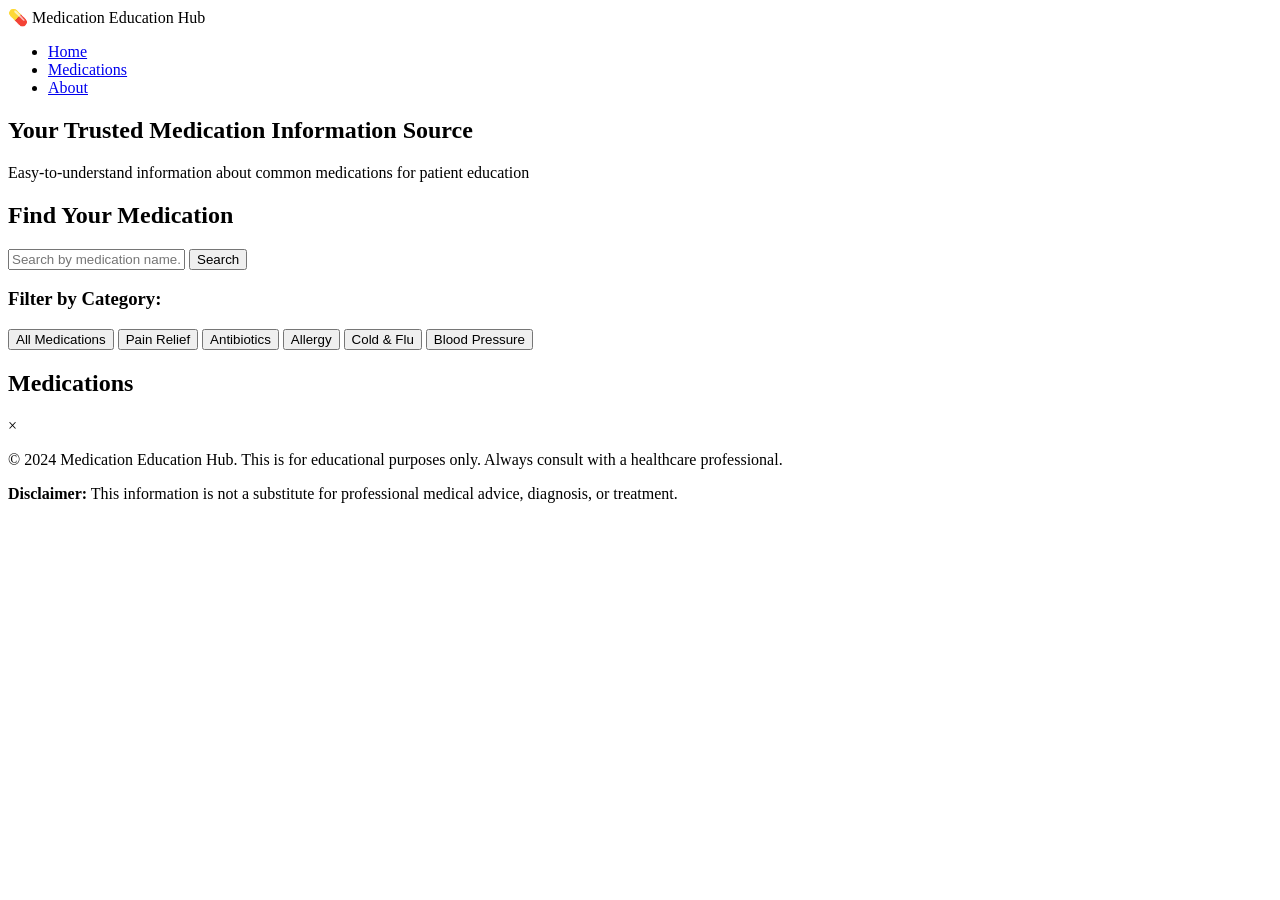
==== index.html @ fb296228 "Create main HTML page with search and filter functionality" ====
<!DOCTYPE html>
<html lang="en">
<head>
    <meta charset="UTF-8">
    <meta name="viewport" content="width=device-width, initial-scale=1.0">
    <title>Medication Education Hub - Patient Information</title>
    <link rel="stylesheet" href="css/style.css">
</head>
<body>
    <!-- Navigation Bar -->
    <nav class="navbar">
        <div class="container">
            <div class="logo">💊 Medication Education Hub</div>
            <ul class="nav-links">
                <li><a href="index.html" class="active">Home</a></li>
                <li><a href="#medications">Medications</a></li>
                <li><a href="#about">About</a></li>
            </ul>
        </div>
    </nav>

    <!-- Hero Section -->
    <section class="hero">
        <div class="hero-content">
            <h1>Your Trusted Medication Information Source</h1>
            <p>Easy-to-understand information about common medications for patient education</p>
        </div>
    </section>

    <!-- Main Content -->
    <main class="container">
        <!-- Search and Filter Section -->
        <section class="search-section">
            <h2>Find Your Medication</h2>
            
            <div class="search-bar">
                <input 
                    type="text" 
                    id="searchInput" 
                    placeholder="Search by medication name..." 
                    class="search-input"
                >
                <button id="searchBtn" class="search-btn">Search</button>
            </div>

            <div class="filter-section">
                <h3>Filter by Category:</h3>
                <div class="filter-buttons">
                    <button class="filter-btn active" data-category="all">All Medications</button>
                    <button class="filter-btn" data-category="Pain Relief">Pain Relief</button>
                    <button class="filter-btn" data-category="Antibiotic">Antibiotics</button>
                    <button class="filter-btn" data-category="Allergy">Allergy</button>
                    <button class="filter-btn" data-category="Cold & Flu">Cold & Flu</button>
                    <button class="filter-btn" data-category="Blood Pressure">Blood Pressure</button>
                </div>
            </div>
        </section>

        <!-- Medications Grid -->
        <section id="medications" class="medications-section">
            <h2>Medications</h2>
            <div id="medicationsGrid" class="medications-grid">
                <!-- Medication cards will be loaded here by JavaScript -->
            </div>
        </section>

        <!-- No Results Message -->
        <div id="noResults" class="no-results" style="display: none;">
            <p>No medications found. Try a different search or filter.</p>
        </div>
    </main>

    <!-- Medication Detail Modal -->
    <div id="medicationModal" class="modal">
        <div class="modal-content">
            <span class="close">&times;</span>
            <div id="modalBody">
                <!-- Medication details will be loaded here -->
            </div>
        </div>
    </div>

    <!-- Footer -->
    <footer class="footer">
        <div class="container">
            <p>&copy; 2024 Medication Education Hub. This is for educational purposes only. Always consult with a healthcare professional.</p>
            <p><strong>Disclaimer:</strong> This information is not a substitute for professional medical advice, diagnosis, or treatment.</p>
        </div>
    </footer>

    <script src="js/app.js"></script>
</body>
</html>
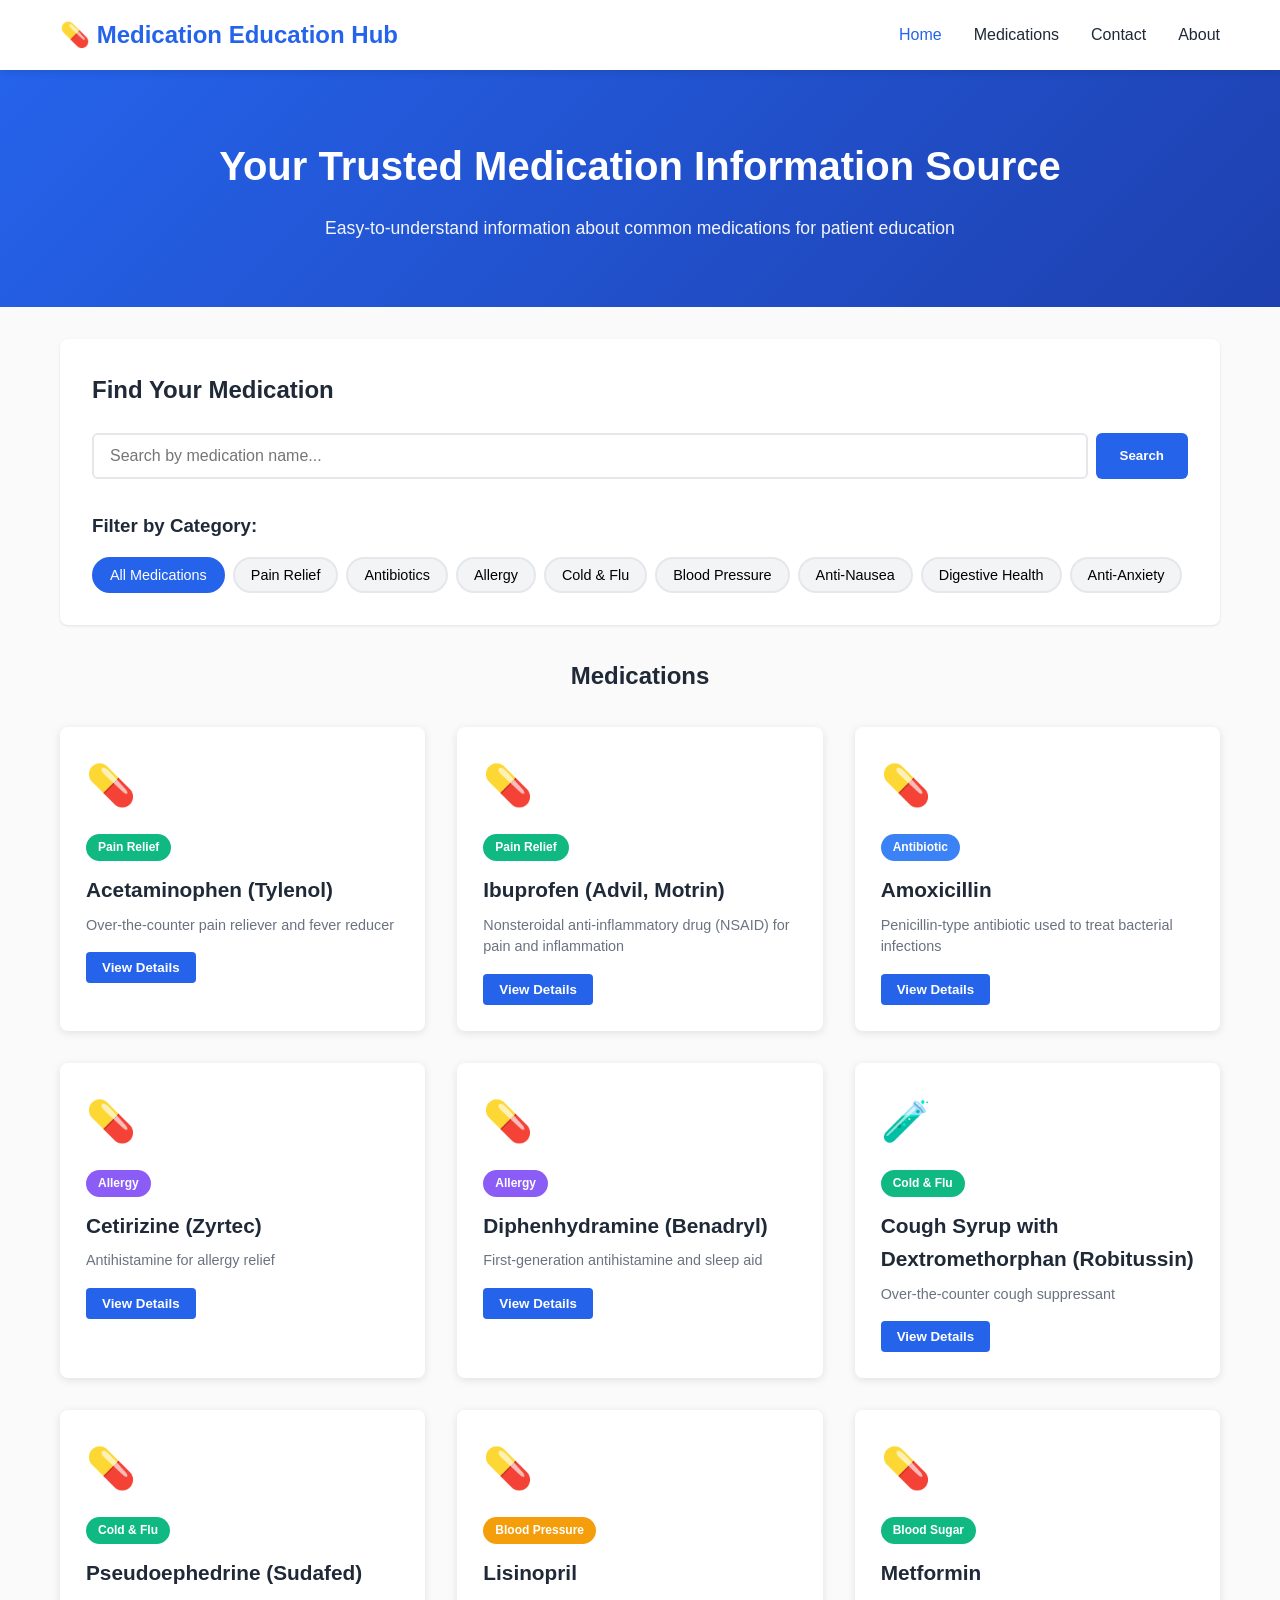
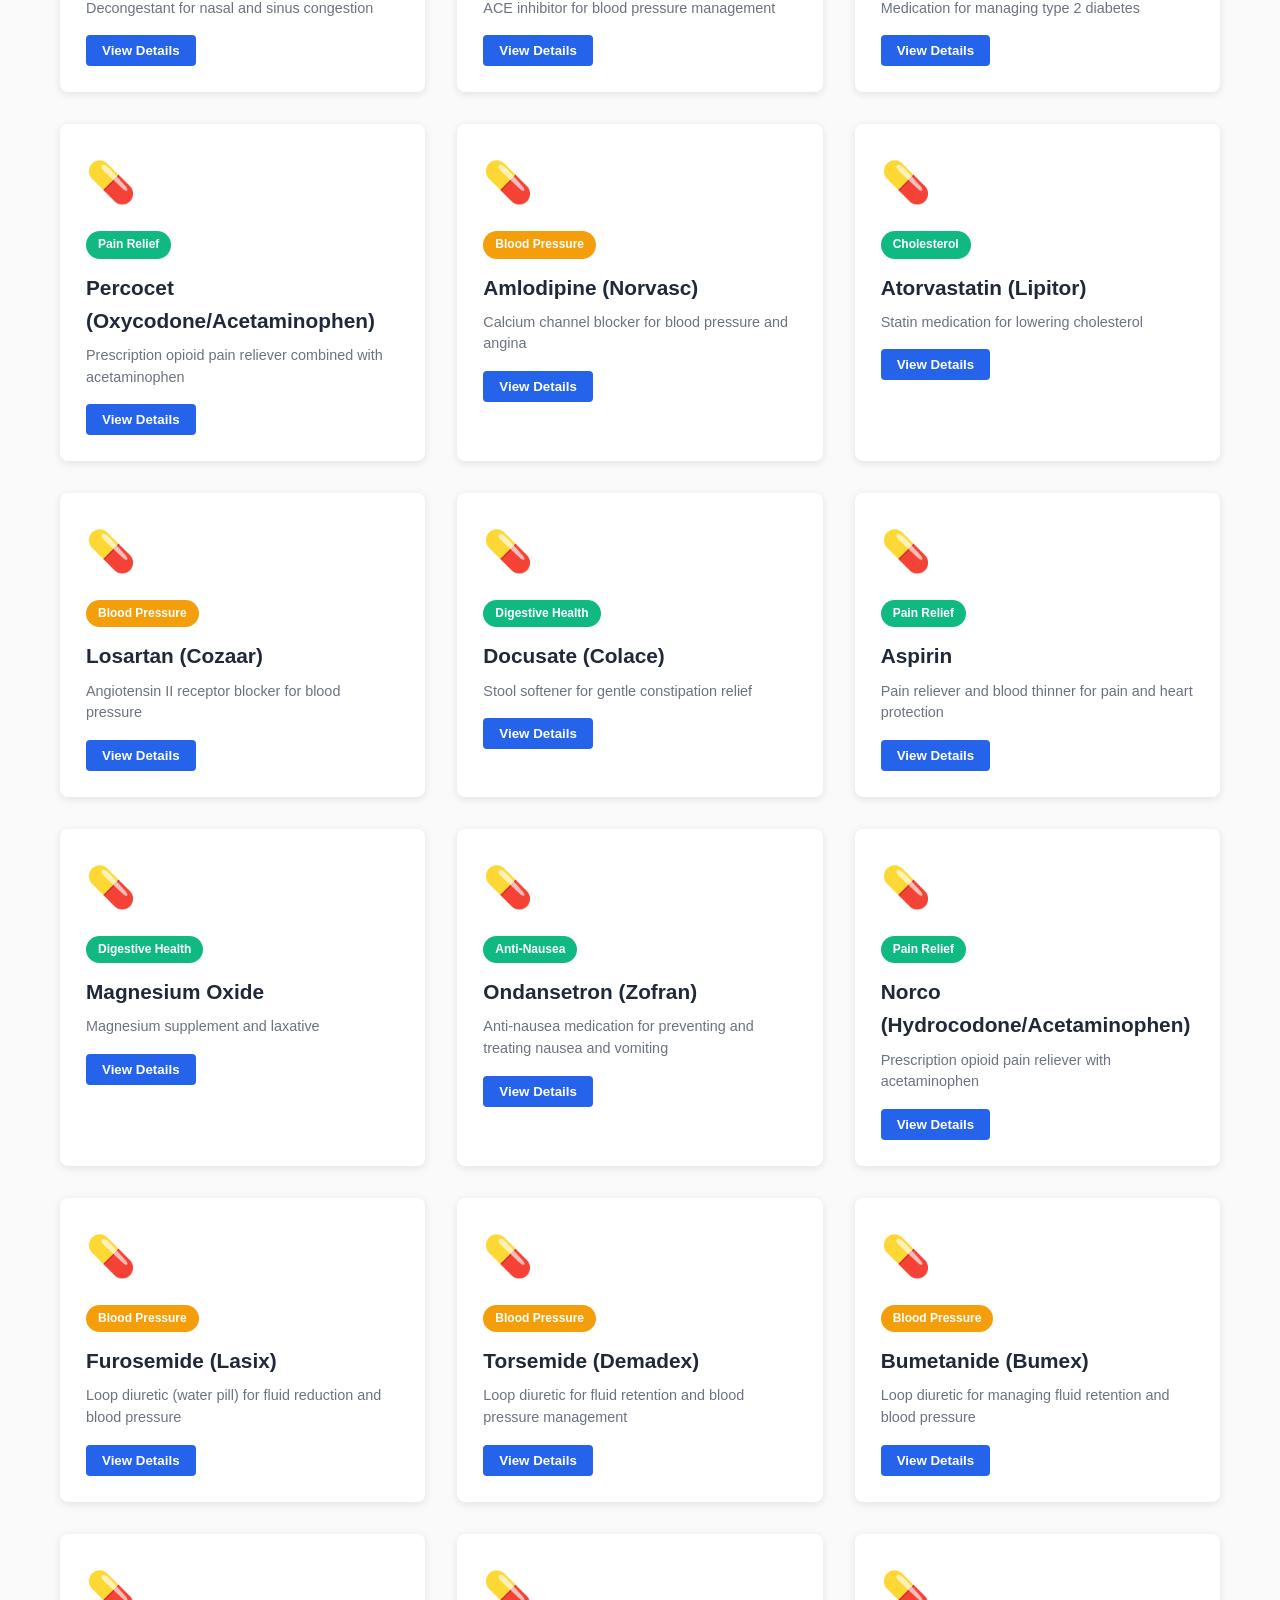
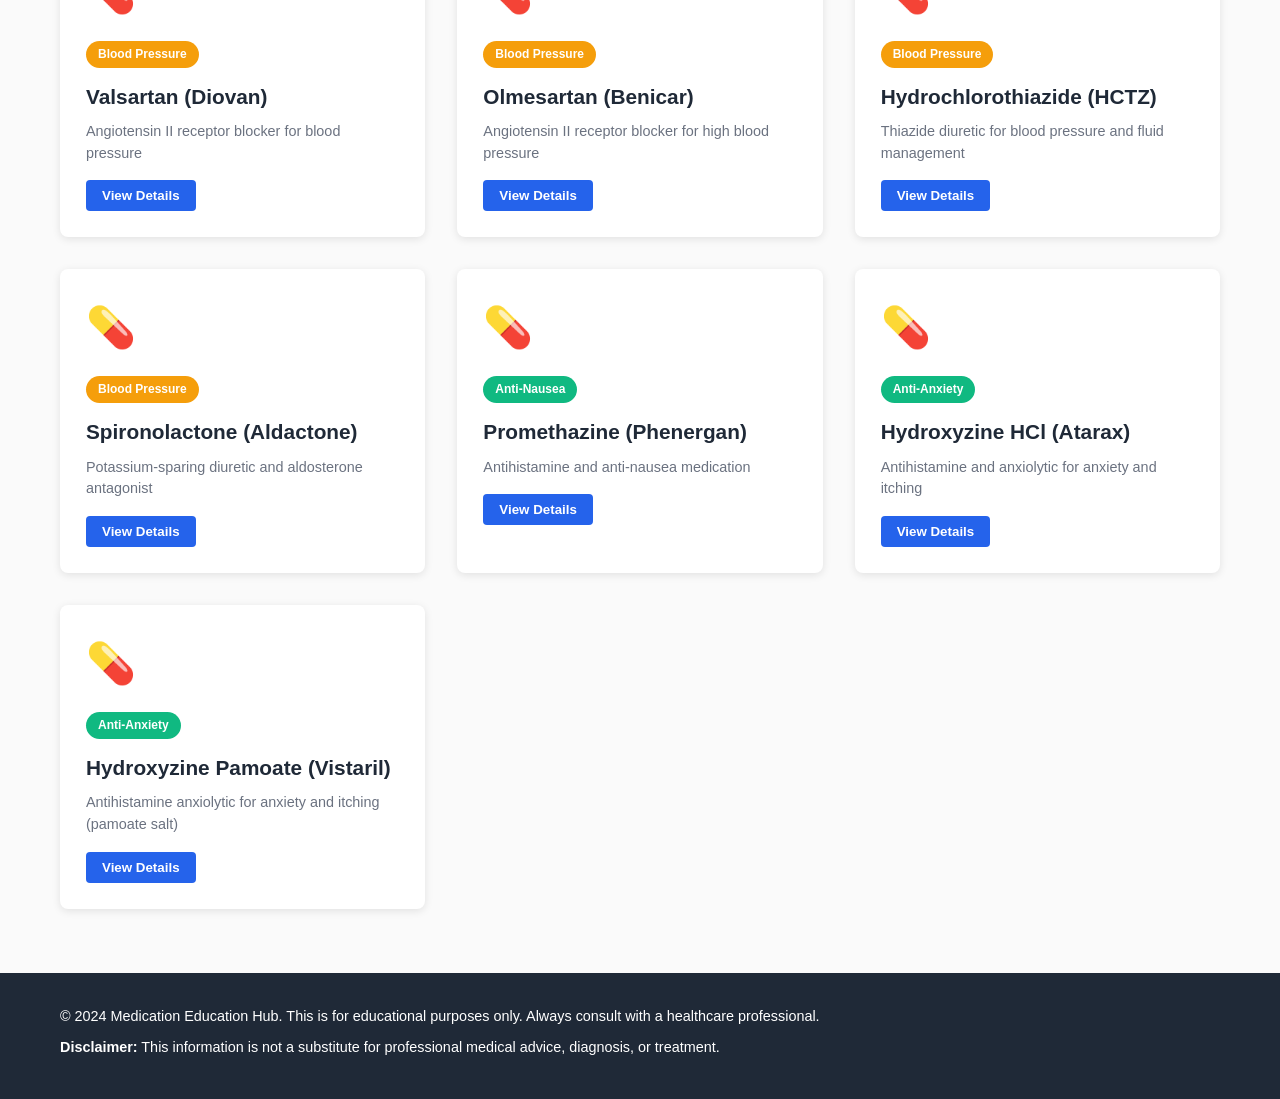
==== commit 4eef638a: "Update navigation to include Contact and About links, add new filter categories" ====
--- a/index.html
+++ b/index.html
@@ -14,7 +14,8 @@
             <ul class="nav-links">
                 <li><a href="index.html" class="active">Home</a></li>
                 <li><a href="#medications">Medications</a></li>
-                <li><a href="#about">About</a></li>
+                <li><a href="contact.html">Contact</a></li>
+                <li><a href="about.html">About</a></li>
             </ul>
         </div>
     </nav>
@@ -52,6 +53,9 @@
                     <button class="filter-btn" data-category="Allergy">Allergy</button>
                     <button class="filter-btn" data-category="Cold & Flu">Cold & Flu</button>
                     <button class="filter-btn" data-category="Blood Pressure">Blood Pressure</button>
+                    <button class="filter-btn" data-category="Anti-Nausea">Anti-Nausea</button>
+                    <button class="filter-btn" data-category="Digestive Health">Digestive Health</button>
+                    <button class="filter-btn" data-category="Anti-Anxiety">Anti-Anxiety</button>
                 </div>
             </div>
         </section>
--- a/css/style.css
+++ b/css/style.css
@@ -0,0 +1,464 @@
+/* ========== Global Styles ========== */
+* {
+    margin: 0;
+    padding: 0;
+    box-sizing: border-box;
+}
+
+:root {
+    --primary-color: #2563eb;
+    --primary-dark: #1e40af;
+    --secondary-color: #10b981;
+    --accent-color: #f59e0b;
+    --danger-color: #ef4444;
+    --light-bg: #f3f4f6;
+    --white: #ffffff;
+    --dark-text: #1f2937;
+    --light-text: #6b7280;
+    --border-color: #e5e7eb;
+}
+
+body {
+    font-family: 'Segoe UI', Tahoma, Geneva, Verdana, sans-serif;
+    line-height: 1.6;
+    color: var(--dark-text);
+    background-color: #fafafa;
+}
+
+.container {
+    max-width: 1200px;
+    margin: 0 auto;
+    padding: 0 20px;
+}
+
+/* ========== Navigation Bar ========== */
+.navbar {
+    background-color: var(--white);
+    box-shadow: 0 2px 8px rgba(0, 0, 0, 0.1);
+    position: sticky;
+    top: 0;
+    z-index: 100;
+}
+
+.navbar .container {
+    display: flex;
+    justify-content: space-between;
+    align-items: center;
+    padding: 1rem 20px;
+}
+
+.logo {
+    font-size: 1.5rem;
+    font-weight: bold;
+    color: var(--primary-color);
+}
+
+.nav-links {
+    display: flex;
+    list-style: none;
+    gap: 2rem;
+}
+
+.nav-links a {
+    text-decoration: none;
+    color: var(--dark-text);
+    font-weight: 500;
+    transition: color 0.3s ease;
+}
+
+.nav-links a:hover,
+.nav-links a.active {
+    color: var(--primary-color);
+}
+
+/* ========== Hero Section ========== */
+.hero {
+    background: linear-gradient(135deg, var(--primary-color) 0%, var(--primary-dark) 100%);
+    color: var(--white);
+    padding: 4rem 20px;
+    text-align: center;
+}
+
+.hero-content h1 {
+    font-size: 2.5rem;
+    margin-bottom: 1rem;
+}
+
+.hero-content p {
+    font-size: 1.1rem;
+    opacity: 0.95;
+}
+
+/* ========== Search Section ========== */
+.search-section {
+    background-color: var(--white);
+    padding: 2rem;
+    margin: 2rem 0;
+    border-radius: 8px;
+    box-shadow: 0 1px 3px rgba(0, 0, 0, 0.1);
+}
+
+.search-section h2 {
+    margin-bottom: 1.5rem;
+    color: var(--dark-text);
+}
+
+.search-bar {
+    display: flex;
+    gap: 0.5rem;
+    margin-bottom: 2rem;
+}
+
+.search-input {
+    flex: 1;
+    padding: 0.75rem 1rem;
+    border: 2px solid var(--border-color);
+    border-radius: 6px;
+    font-size: 1rem;
+    transition: border-color 0.3s ease;
+}
+
+.search-input:focus {
+    outline: none;
+    border-color: var(--primary-color);
+}
+
+.search-btn {
+    padding: 0.75rem 1.5rem;
+    background-color: var(--primary-color);
+    color: var(--white);
+    border: none;
+    border-radius: 6px;
+    cursor: pointer;
+    font-weight: 600;
+    transition: background-color 0.3s ease;
+}
+
+.search-btn:hover {
+    background-color: var(--primary-dark);
+}
+
+/* ========== Filter Section ========== */
+.filter-section h3 {
+    margin-bottom: 1rem;
+    color: var(--dark-text);
+}
+
+.filter-buttons {
+    display: flex;
+    flex-wrap: wrap;
+    gap: 0.5rem;
+}
+
+.filter-btn {
+    padding: 0.5rem 1rem;
+    background-color: var(--light-bg);
+    border: 2px solid var(--border-color);
+    border-radius: 20px;
+    cursor: pointer;
+    font-size: 0.9rem;
+    transition: all 0.3s ease;
+}
+
+.filter-btn:hover {
+    border-color: var(--primary-color);
+    color: var(--primary-color);
+}
+
+.filter-btn.active {
+    background-color: var(--primary-color);
+    color: var(--white);
+    border-color: var(--primary-color);
+}
+
+/* ========== Medications Grid ========== */
+.medications-section {
+    margin: 2rem 0;
+}
+
+.medications-section h2 {
+    margin-bottom: 2rem;
+    text-align: center;
+    color: var(--dark-text);
+}
+
+.medications-grid {
+    display: grid;
+    grid-template-columns: repeat(auto-fill, minmax(280px, 1fr));
+    gap: 2rem;
+}
+
+/* ========== Medication Card ========== */
+.medication-card {
+    background-color: var(--white);
+    border-radius: 8px;
+    box-shadow: 0 2px 8px rgba(0, 0, 0, 0.1);
+    padding: 1.5rem;
+    cursor: pointer;
+    transition: all 0.3s ease;
+    border: 2px solid transparent;
+}
+
+.medication-card:hover {
+    transform: translateY(-5px);
+    box-shadow: 0 8px 16px rgba(0, 0, 0, 0.15);
+    border-color: var(--primary-color);
+}
+
+.card-icon {
+    font-size: 2.5rem;
+    margin-bottom: 1rem;
+}
+
+.card-category {
+    display: inline-block;
+    background-color: var(--secondary-color);
+    color: var(--white);
+    padding: 0.25rem 0.75rem;
+    border-radius: 20px;
+    font-size: 0.75rem;
+    font-weight: 600;
+    margin-bottom: 0.75rem;
+}
+
+.card-category.pain {
+    background-color: #ef4444;
+}
+
+.card-category.antibiotic {
+    background-color: #3b82f6;
+}
+
+.card-category.allergy {
+    background-color: #8b5cf6;
+}
+
+.card-category.cold {
+    background-color: #06b6d4;
+}
+
+.card-category.blood-pressure {
+    background-color: #f59e0b;
+}
+
+.medication-card h3 {
+    color: var(--dark-text);
+    margin-bottom: 0.5rem;
+    font-size: 1.3rem;
+}
+
+.medication-card p {
+    color: var(--light-text);
+    font-size: 0.9rem;
+    margin-bottom: 1rem;
+    line-height: 1.5;
+}
+
+.view-details-btn {
+    display: inline-block;
+    background-color: var(--primary-color);
+    color: var(--white);
+    padding: 0.5rem 1rem;
+    border: none;
+    border-radius: 4px;
+    cursor: pointer;
+    font-weight: 600;
+    transition: background-color 0.3s ease;
+}
+
+.view-details-btn:hover {
+    background-color: var(--primary-dark);
+}
+
+/* ========== No Results ========== */
+.no-results {
+    text-align: center;
+    padding: 3rem;
+    background-color: var(--light-bg);
+    border-radius: 8px;
+    color: var(--light-text);
+}
+
+/* ========== Modal ========== */
+.modal {
+    display: none;
+    position: fixed;
+    z-index: 1000;
+    left: 0;
+    top: 0;
+    width: 100%;
+    height: 100%;
+    background-color: rgba(0, 0, 0, 0.5);
+    animation: fadeIn 0.3s ease;
+}
+
+@keyframes fadeIn {
+    from {
+        opacity: 0;
+    }
+    to {
+        opacity: 1;
+    }
+}
+
+.modal-content {
+    background-color: var(--white);
+    margin: 5% auto;
+    padding: 2rem;
+    border-radius: 8px;
+    max-width: 600px;
+    max-height: 80vh;
+    overflow-y: auto;
+    animation: slideIn 0.3s ease;
+}
+
+@keyframes slideIn {
+    from {
+        transform: translateY(-50px);
+        opacity: 0;
+    }
+    to {
+        transform: translateY(0);
+        opacity: 1;
+    }
+}
+
+.close {
+    color: var(--light-text);
+    float: right;
+    font-size: 2rem;
+    font-weight: bold;
+    cursor: pointer;
+    transition: color 0.3s ease;
+}
+
+.close:hover {
+    color: var(--dark-text);
+}
+
+/* ========== Modal Details ========== */
+.modal-header {
+    margin-bottom: 2rem;
+}
+
+.modal-header h2 {
+    color: var(--primary-color);
+    margin-bottom: 0.5rem;
+}
+
+.modal-category {
+    display: inline-block;
+    background-color: var(--secondary-color);
+    color: var(--white);
+    padding: 0.25rem 0.75rem;
+    border-radius: 20px;
+    font-size: 0.85rem;
+    font-weight: 600;
+}
+
+.detail-section {
+    margin-bottom: 1.5rem;
+}
+
+.detail-section h3 {
+    color: var(--primary-color);
+    margin-bottom: 0.75rem;
+    font-size: 1.1rem;
+}
+
+.detail-section p,
+.detail-section ul {
+    color: var(--light-text);
+    line-height: 1.8;
+}
+
+.detail-section ul {
+    margin-left: 1.5rem;
+}
+
+.detail-section li {
+    margin-bottom: 0.5rem;
+}
+
+.warning-box {
+    background-color: #fef3c7;
+    border-left: 4px solid var(--accent-color);
+    padding: 1rem;
+    margin: 1rem 0;
+    border-radius: 4px;
+}
+
+.warning-box strong {
+    color: var(--accent-color);
+}
+
+/* ========== Footer ========== */
+.footer {
+    background-color: var(--dark-text);
+    color: var(--white);
+    padding: 2rem;
+    margin-top: 4rem;
+}
+
+.footer p {
+    margin-bottom: 0.5rem;
+    font-size: 0.9rem;
+}
+
+/* ========== Responsive Design ========== */
+@media (max-width: 768px) {
+    .hero-content h1 {
+        font-size: 1.8rem;
+    }
+
+    .nav-links {
+        gap: 1rem;
+    }
+
+    .medications-grid {
+        grid-template-columns: 1fr;
+    }
+
+    .search-bar {
+        flex-direction: column;
+    }
+
+    .filter-buttons {
+        flex-direction: column;
+    }
+
+    .filter-btn {
+        width: 100%;
+        text-align: center;
+    }
+
+    .modal-content {
+        margin: 20% auto;
+        width: 90%;
+        max-width: 100%;
+    }
+}
+
+@media (max-width: 480px) {
+    .navbar .container {
+        flex-direction: column;
+        gap: 1rem;
+    }
+
+    .nav-links {
+        width: 100%;
+        justify-content: center;
+    }
+
+    .logo {
+        font-size: 1.2rem;
+    }
+
+    .hero-content h1 {
+        font-size: 1.5rem;
+    }
+
+    .hero-content p {
+        font-size: 1rem;
+    }
+}
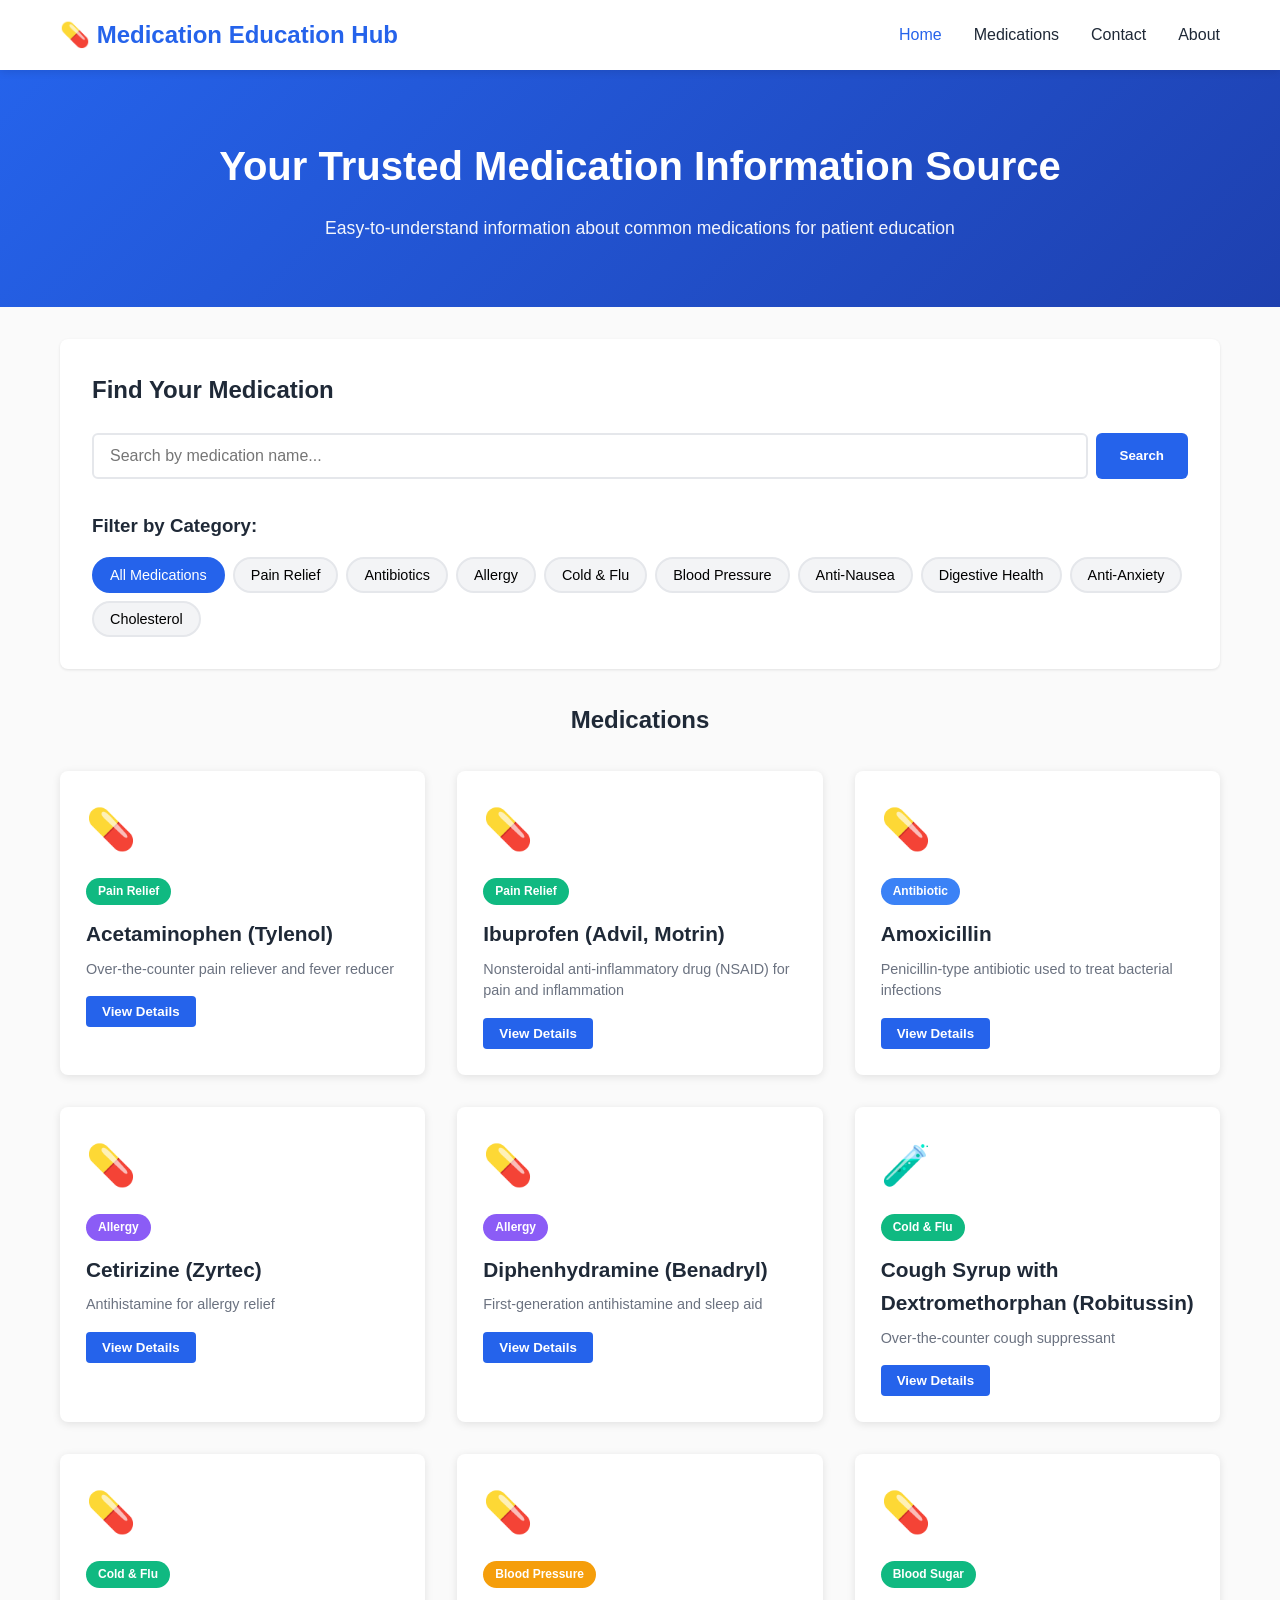
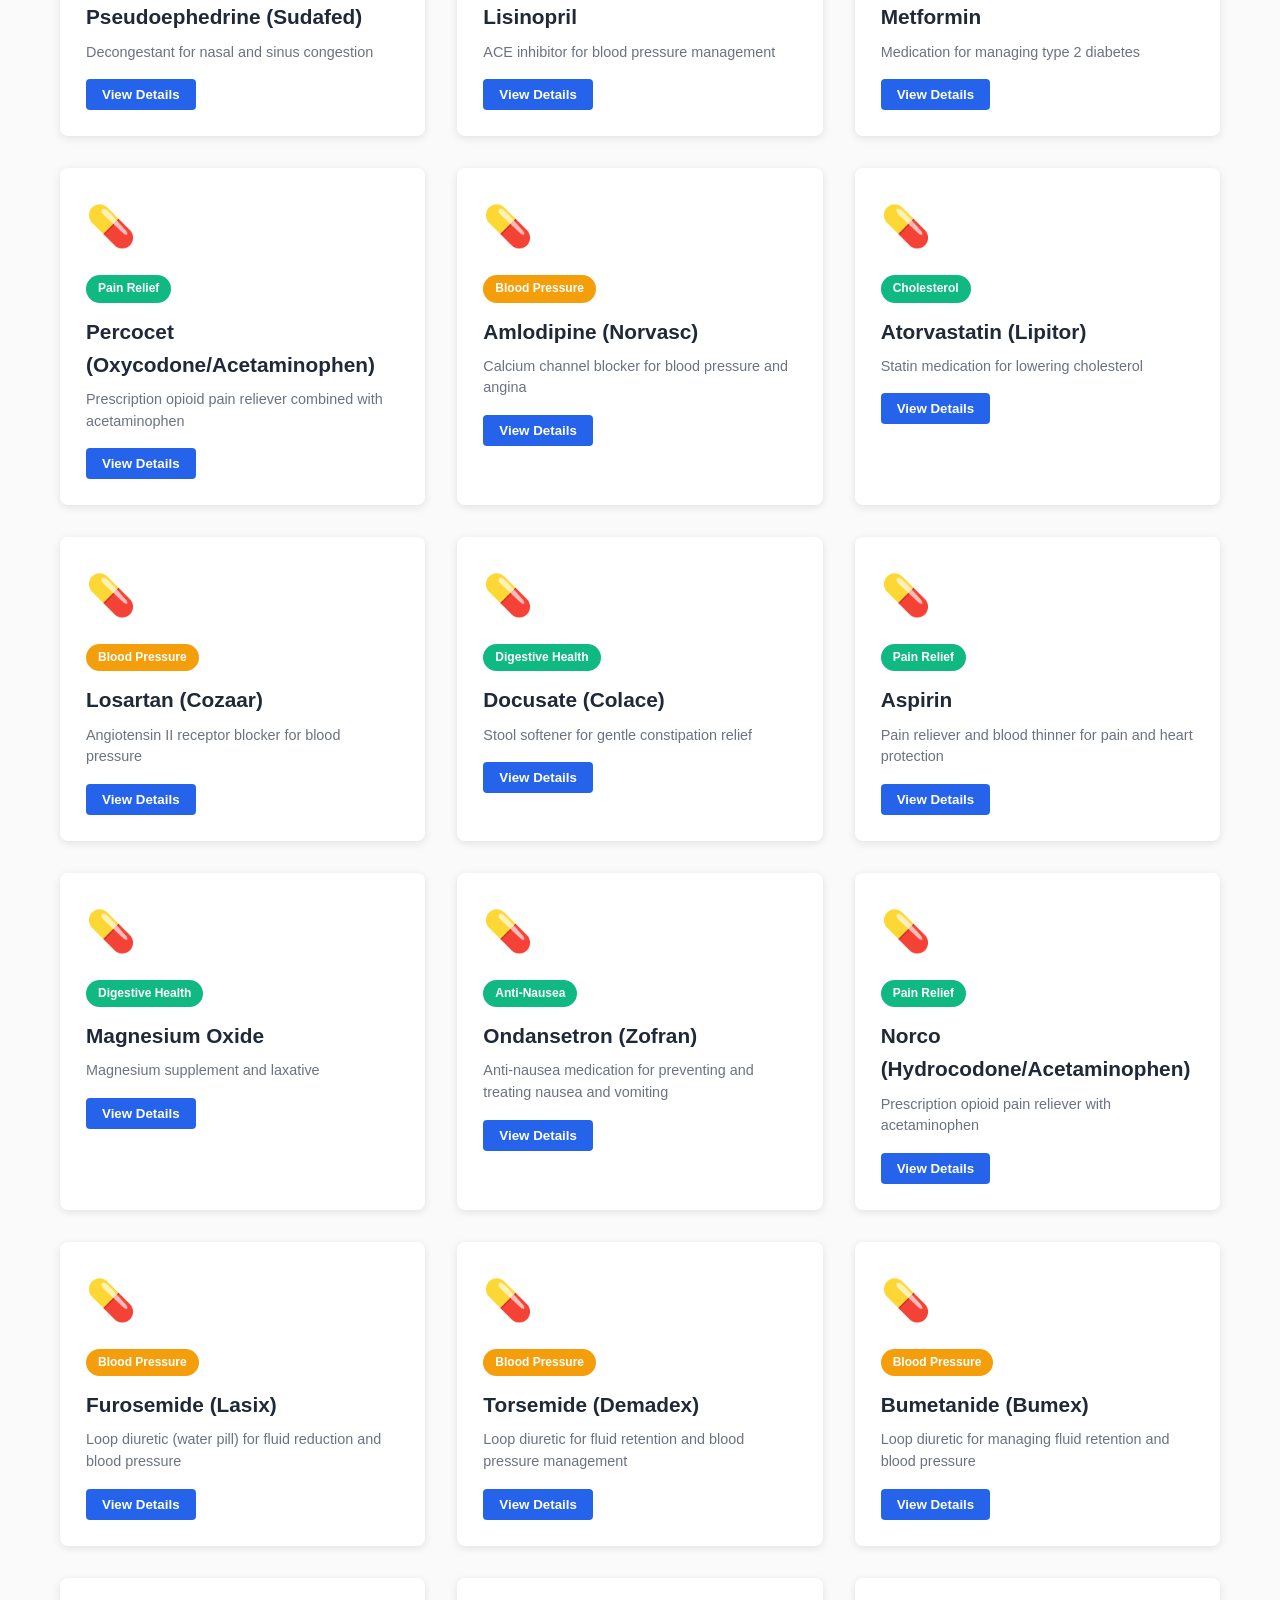
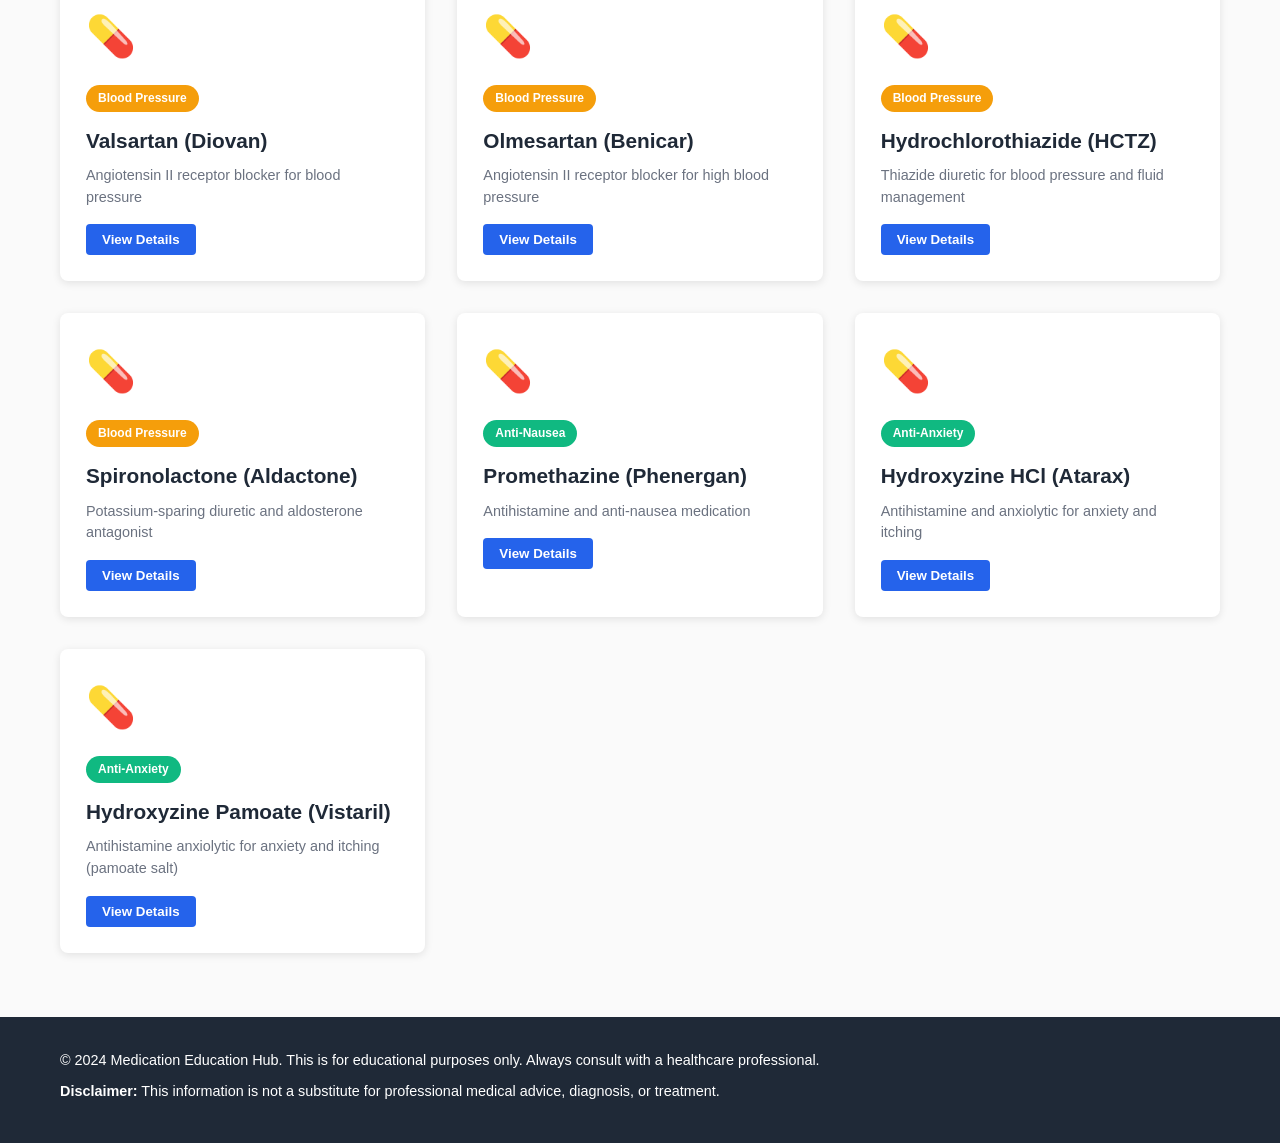
==== commit d86ea2d1: "Update index.html" ====
--- a/index.html
+++ b/index.html
@@ -56,6 +56,7 @@
                     <button class="filter-btn" data-category="Anti-Nausea">Anti-Nausea</button>
                     <button class="filter-btn" data-category="Digestive Health">Digestive Health</button>
                     <button class="filter-btn" data-category="Anti-Anxiety">Anti-Anxiety</button>
+                    <button class="filter-btn" data-category="Cholesterol">Cholesterol</button>    
                 </div>
             </div>
         </section>
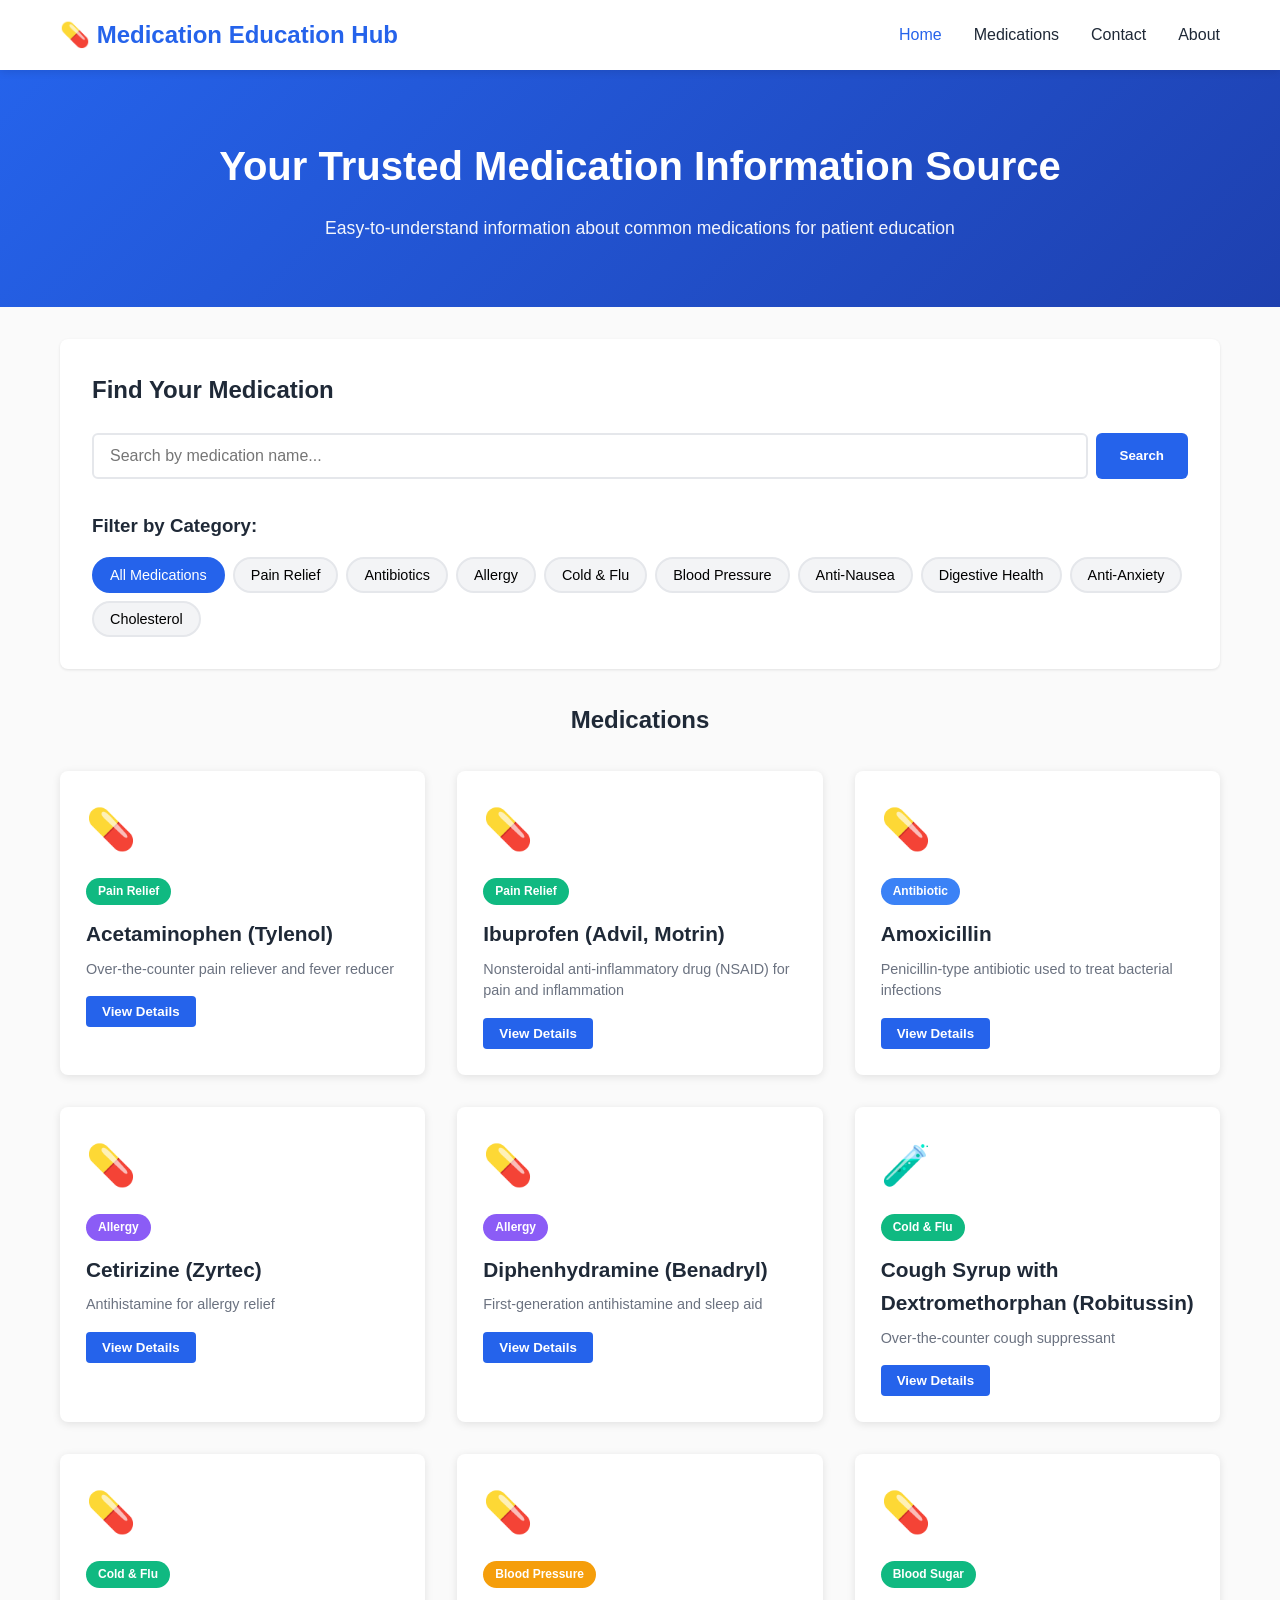
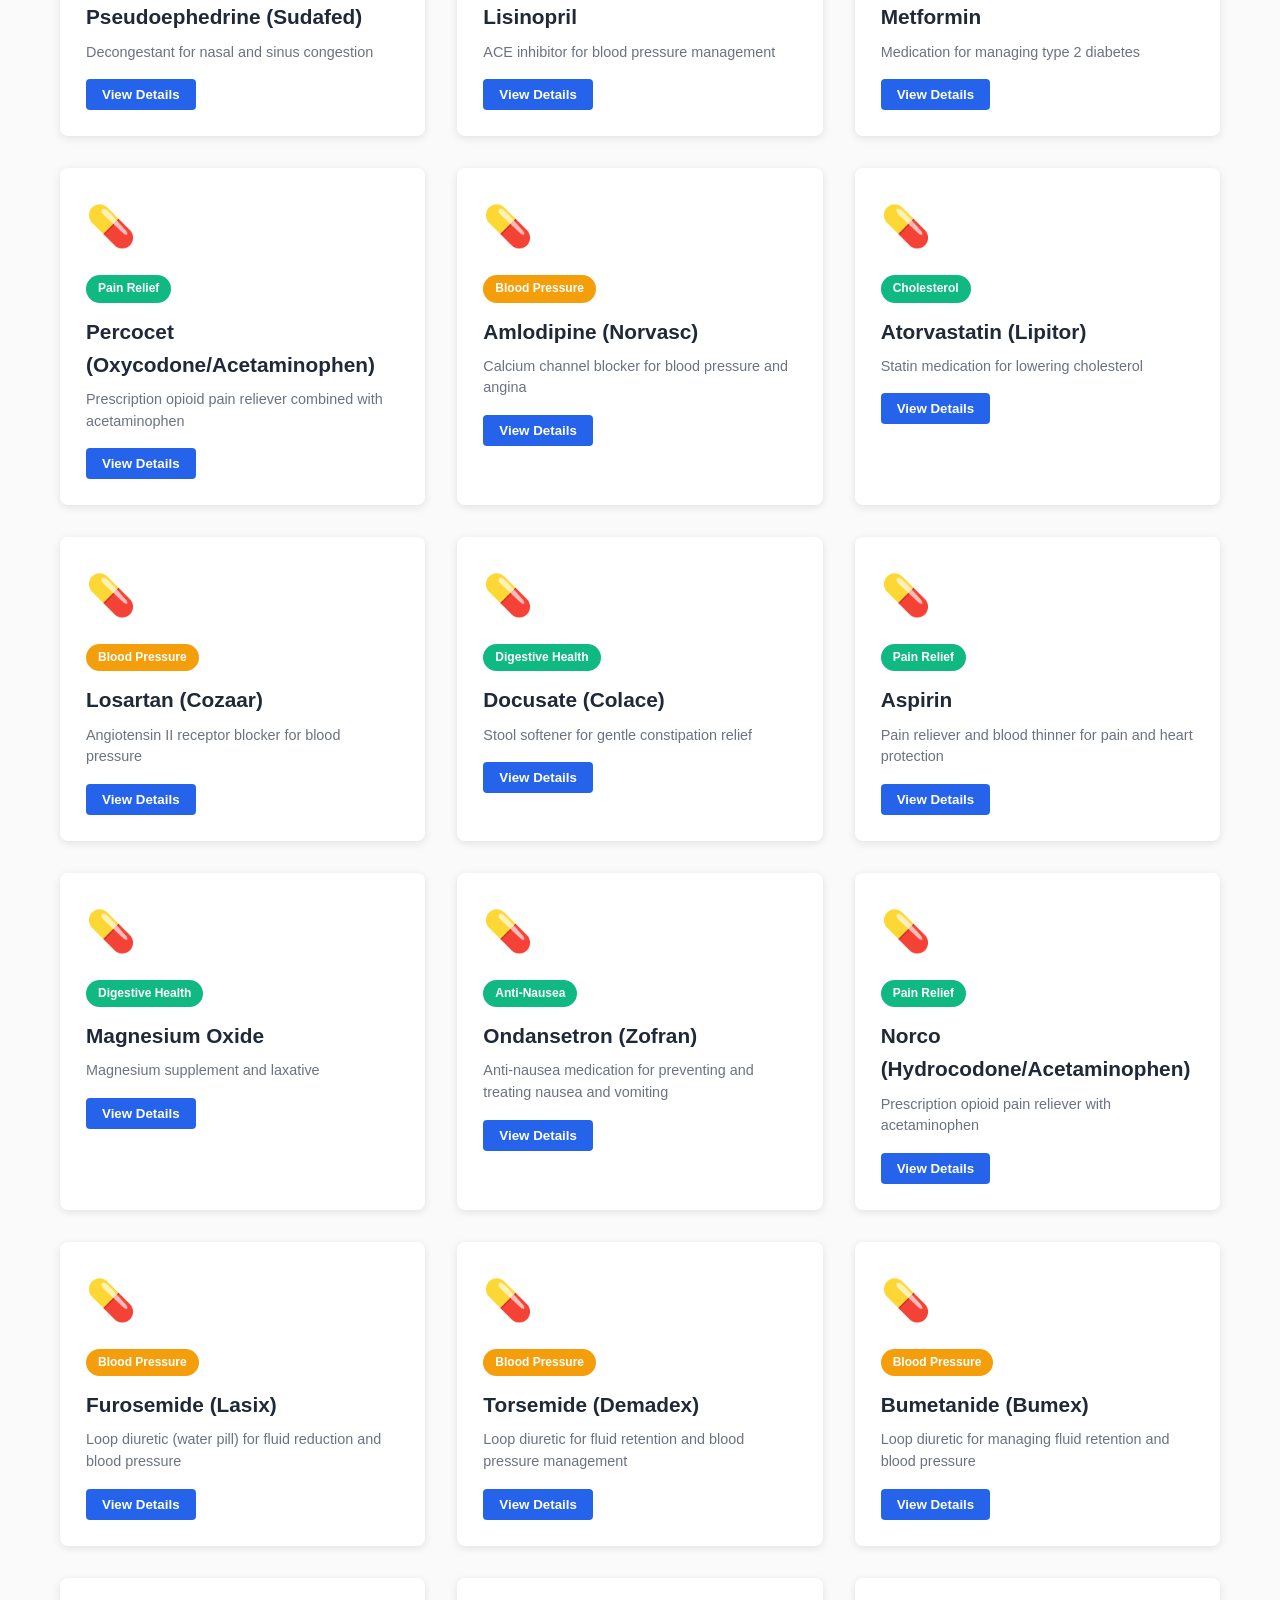
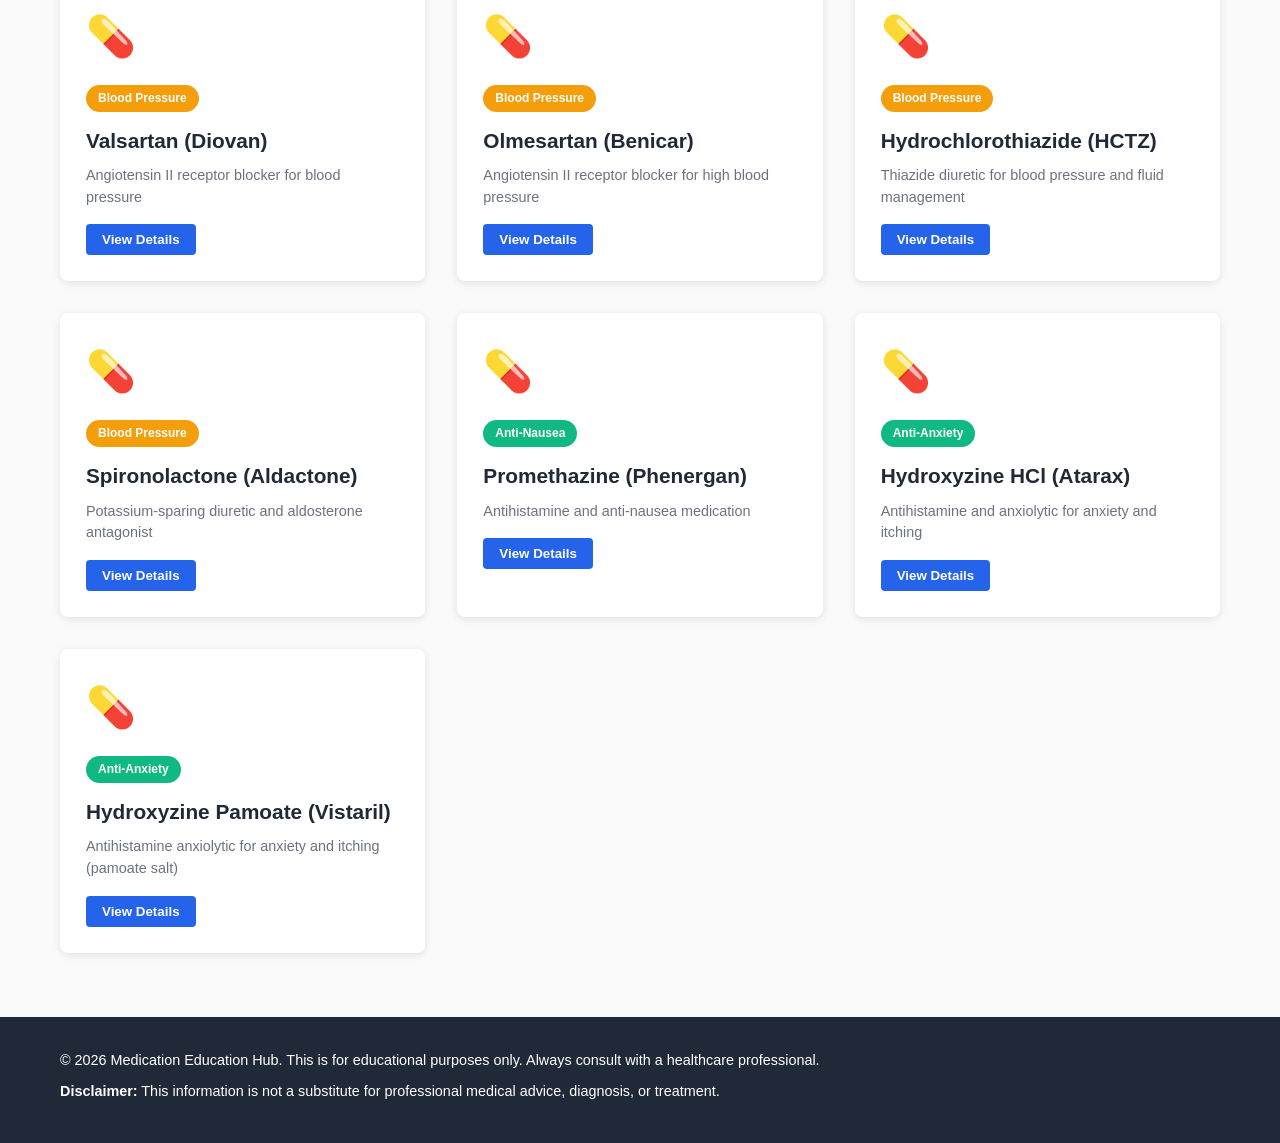
==== commit 70e8e5a4: "Update index.html" ====
--- a/index.html
+++ b/index.html
@@ -88,7 +88,7 @@
     <!-- Footer -->
     <footer class="footer">
         <div class="container">
-            <p>&copy; 2024 Medication Education Hub. This is for educational purposes only. Always consult with a healthcare professional.</p>
+            <p>&copy; 2026 Medication Education Hub. This is for educational purposes only. Always consult with a healthcare professional.</p>
             <p><strong>Disclaimer:</strong> This information is not a substitute for professional medical advice, diagnosis, or treatment.</p>
         </div>
     </footer>
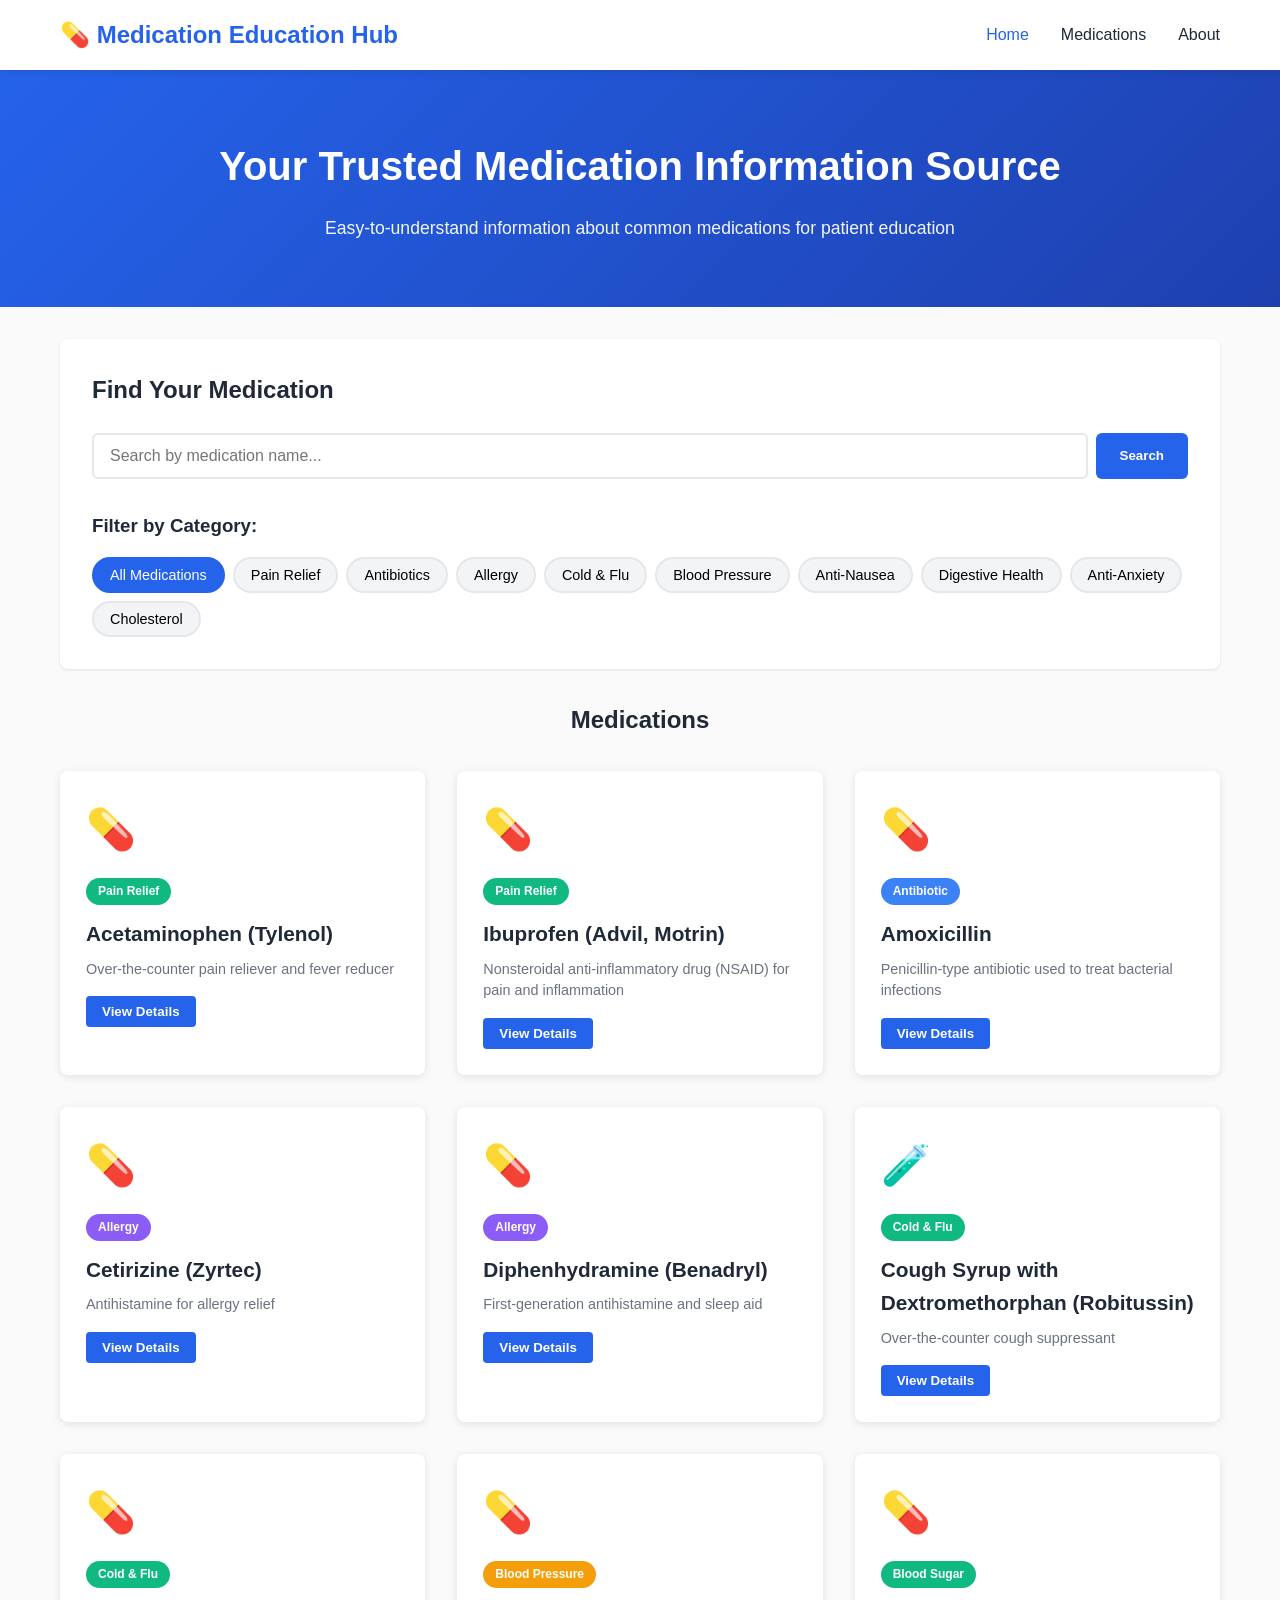
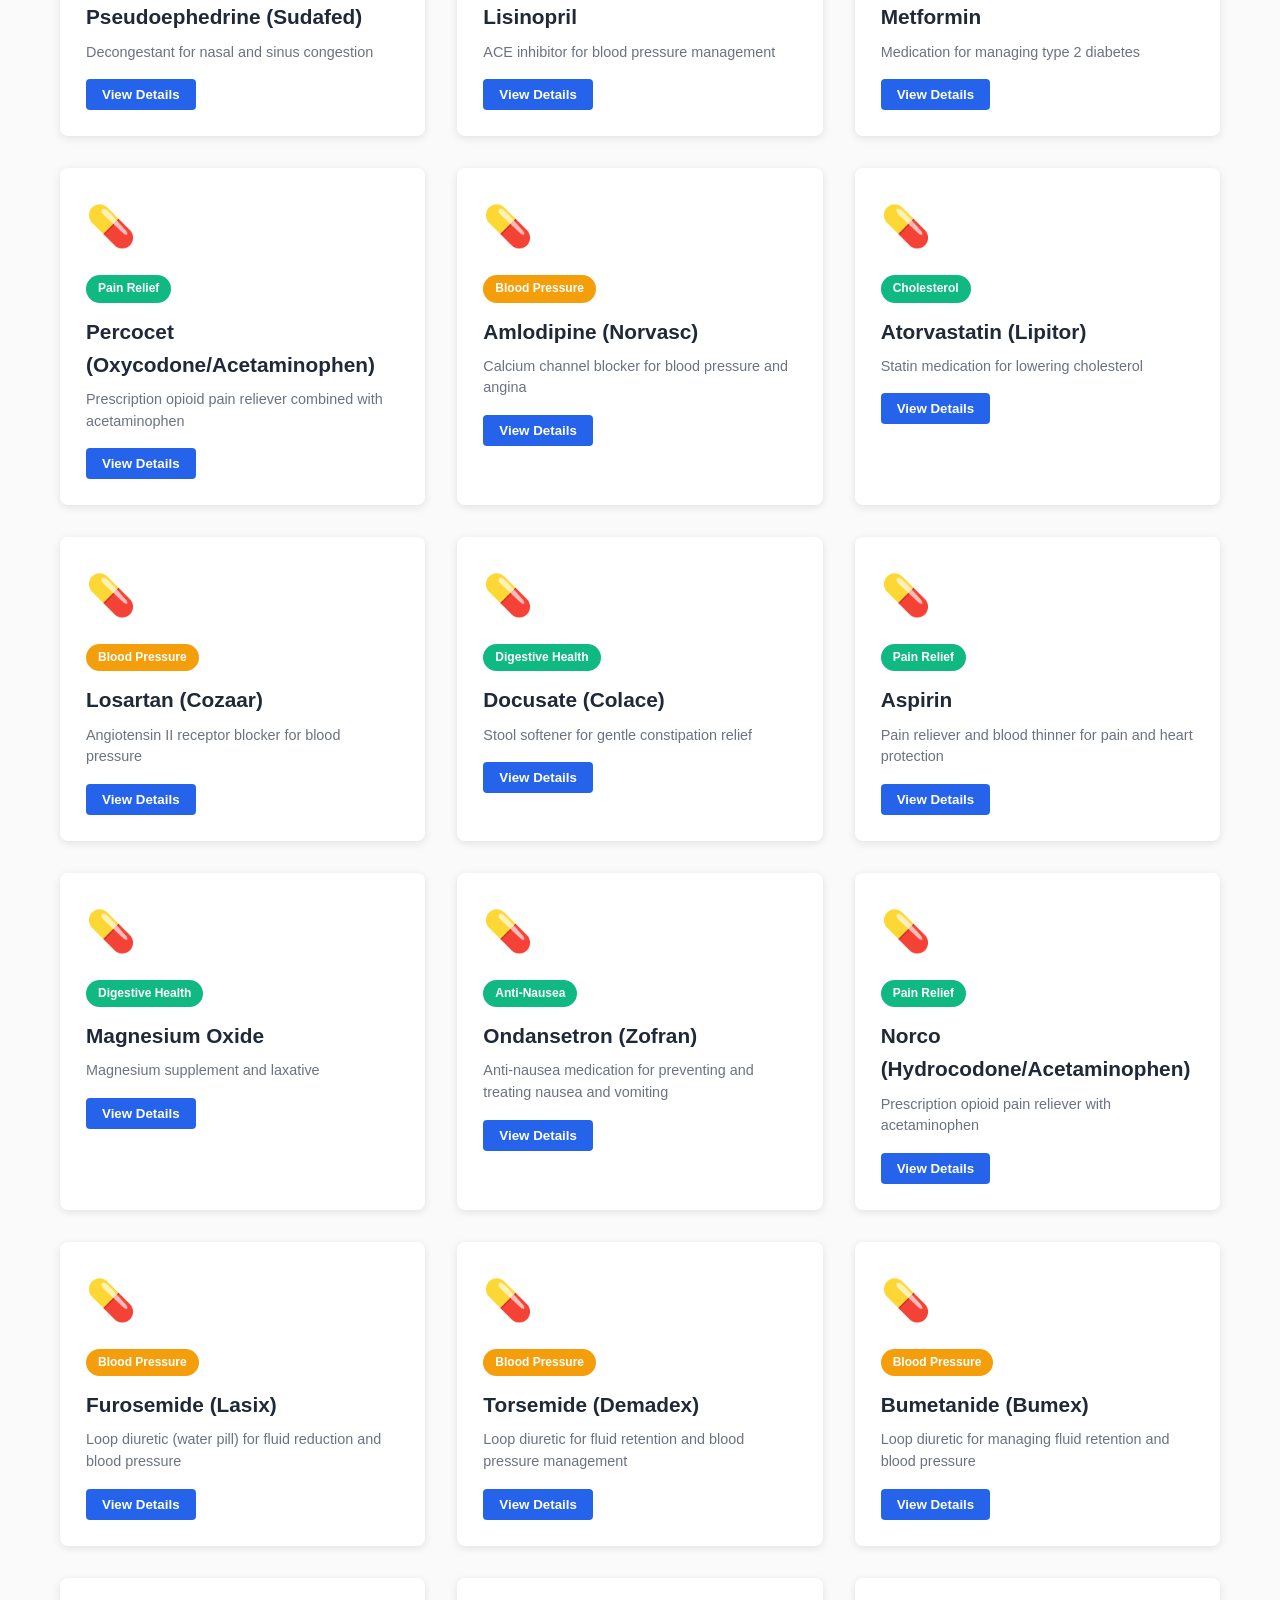
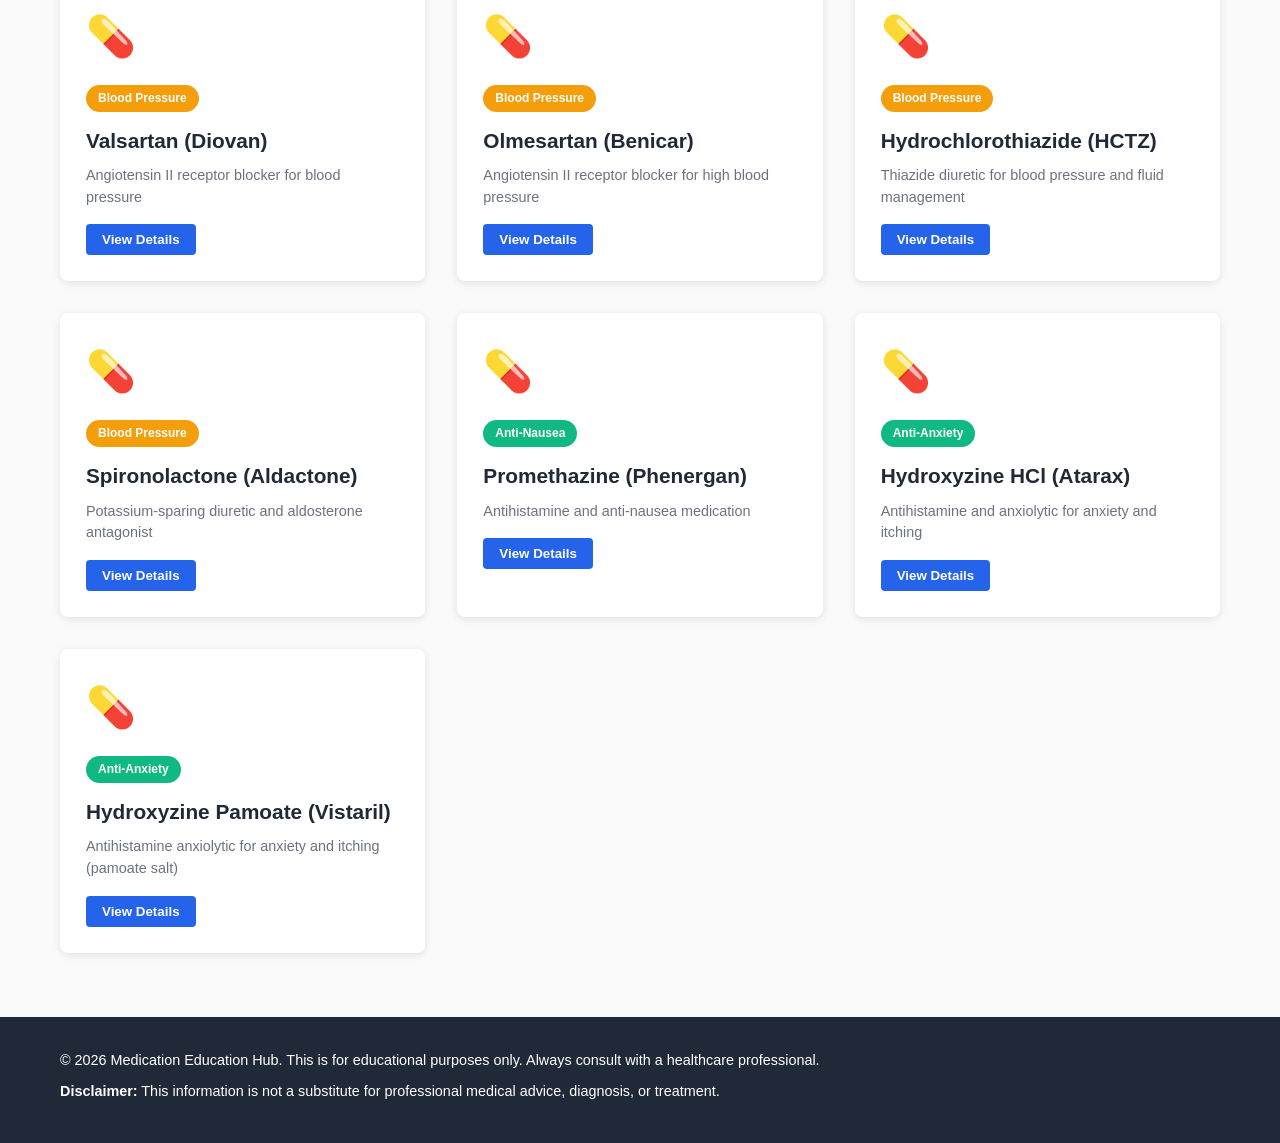
==== commit 4b1da742: "Update index.html" ====
--- a/index.html
+++ b/index.html
@@ -14,7 +14,6 @@
             <ul class="nav-links">
                 <li><a href="index.html" class="active">Home</a></li>
                 <li><a href="#medications">Medications</a></li>
-                <li><a href="contact.html">Contact</a></li>
                 <li><a href="about.html">About</a></li>
             </ul>
         </div>
